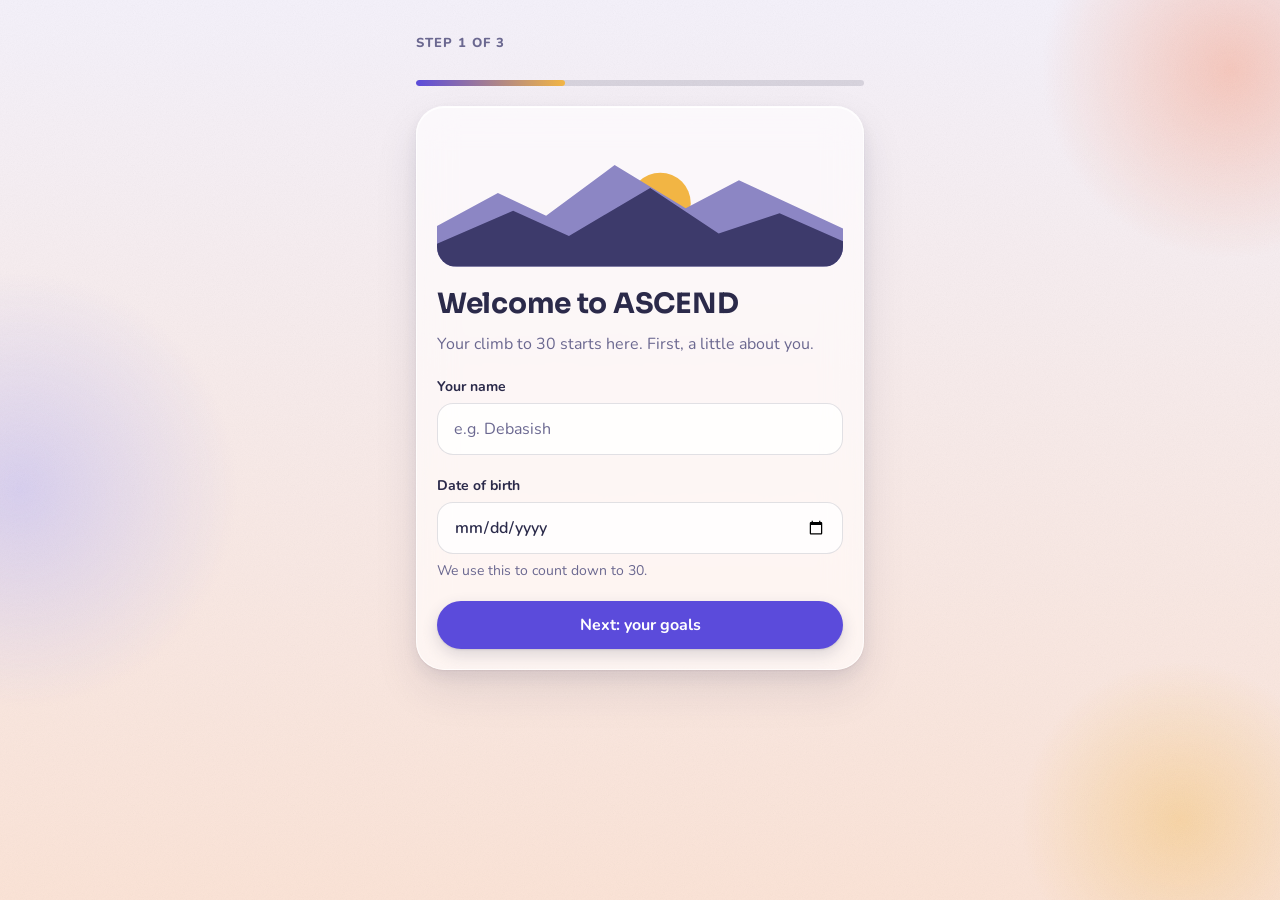
==== goals.html @ ad930334 "Add Goals page: summit trail, milestones, savings goals and wins Co-Authored-By: Claude Opus 5.5 <no" ====
<!doctype html>
<html lang="en-IN">
<head>
  <meta charset="utf-8">
  <meta name="viewport" content="width=device-width, initial-scale=1, viewport-fit=cover">
  <meta name="theme-color" content="#F4F1FA">
  <title>Goals · ASCEND</title>

  <link rel="preconnect" href="https://fonts.googleapis.com">
  <link rel="preconnect" href="https://fonts.gstatic.com" crossorigin>
  <link rel="stylesheet" href="styles.css">

  <script src="shared.js"></script>
  <script src="goals.js" defer></script>

  <!-- Styles only Goals needs -->
  <style>
    .section-title {
      font-family: var(--font-ui);
      font-size: var(--fs-xs);
      font-weight: 800;
      letter-spacing: 0.08em;
      text-transform: uppercase;
      color: var(--muted);
    }
    .card-head { display: flex; align-items: center; justify-content: space-between; gap: 12px; }

    /* ----- The trail (Goals signature) ----- */
    /* --climb (0 to 1) is set by goals.js: how far up the trail you are */
    .trail-card { --climb: 0; padding: 0; overflow: hidden; }
    .trail { display: block; width: 100%; height: auto; }

    .trail .sky-top    { stop-color: var(--sky-top);    stop-opacity: 0.55; }
    .trail .sky-bottom { stop-color: var(--sky-bottom); stop-opacity: 0.5; }
    .trail .glow-in    { stop-color: var(--gold); stop-opacity: 0.8; }
    .trail .glow-out   { stop-color: var(--gold); stop-opacity: 0; }
    .summit-glow { opacity: calc(0.25 + var(--climb) * 0.75); }

    .trail .range-far  { fill: var(--mountain-far); }
    .trail .range-near { fill: var(--mountain-near); }
    .trail .snow { fill: var(--lavender); opacity: 0.75; }

    .trail-path {
      fill: none;
      stroke: rgb(255 255 255 / 0.55);
      stroke-width: 2.5;
      stroke-linecap: round;
      stroke-dasharray: 2 7;
    }
    .trail-walked {
      fill: none;
      stroke: var(--gold);
      stroke-width: 4;
      stroke-linecap: round;
    }

    .flag-pole { stroke: var(--ink); stroke-width: 2; stroke-linecap: round; }
    [data-theme="night"] .flag-pole { stroke: var(--lavender); }
    .flag { fill: var(--gold); }

    /* Camp markers: gold once reached, hollow ahead */
    .camp-dot { fill: var(--sheet-bg); stroke: var(--mountain-far); stroke-width: 2.5; }
    .camp-num { fill: var(--ink); font-family: var(--font-head); font-size: 11px; font-weight: 800; }
    .camp-marker.is-reached .camp-dot { fill: var(--gold); stroke: var(--sheet-bg); }
    .camp-marker.is-reached .camp-num { fill: var(--on-gold); }

    /* You (the climber) */
    .climber-dot { fill: var(--accent); stroke: var(--sheet-bg); stroke-width: 3; }
    .climber-core { fill: var(--on-accent); }
    .climber-tag { fill: var(--accent); }
    .climber-tag-text { fill: var(--on-accent); font-family: var(--font-ui); font-size: 11px; font-weight: 800; }

    .trail-body { display: flex; flex-direction: column; gap: 12px; padding: 16px 20px 20px; }
    .trail-body .tile__value { font-size: 1.375rem; }

    /* ----- Base camps list ----- */
    .camp-list { list-style: none; margin: 0; padding: 0; display: flex; flex-direction: column; gap: 12px; }
    .camp { gap: 10px; }
    .camp__head { display: flex; align-items: center; gap: 12px; }
    .camp__num {
      flex: none;
      display: grid;
      place-items: center;
      width: 40px;
      height: 40px;
      border-radius: 50%;
      border: 2px solid var(--mountain-far);
      font-family: var(--font-head);
      font-weight: 800;
    }
    .camp.is-reached .camp__num { background: var(--gold); border-color: var(--gold); color: var(--on-gold); }
    .camp.is-current { box-shadow: var(--shadow-tile), inset 0 0 0 2px var(--gold); }
    .camp__text { flex: 1; min-width: 0; }
    .camp__title { font-size: var(--fs-md); }
    .camp__dates { font-size: var(--fs-sm); color: var(--muted); }
    .camp__text .badge { margin-top: 6px; }
    .camp__focus { margin: 0; padding-left: 20px; display: flex; flex-direction: column; gap: 4px; font-size: var(--fs-sm); }
    .badge--pine { background: var(--success); color: var(--on-success); }

    /* ----- Goals + milestones ----- */
    .goal { display: flex; flex-direction: column; gap: 14px; }
    .goal__head { display: flex; align-items: flex-start; justify-content: space-between; gap: 12px; }
    .goal__head h3 { overflow-wrap: anywhere; }
    .goal__bar { display: flex; align-items: center; gap: 12px; }
    .goal__bar .progress { flex: 1; height: 10px; }
    .goal__pct { flex: none; min-width: 4ch; text-align: right; font-family: var(--font-head); font-weight: 800; font-variant-numeric: tabular-nums; }
    .level-title { font-family: var(--font-ui); font-size: var(--fs-sm); font-weight: 800; color: var(--muted); }
    .ms-list { list-style: none; margin: 0; padding: 0; display: flex; flex-direction: column; gap: 8px; }

    .ms-row {
      display: flex;
      align-items: center;
      gap: 12px;
      width: 100%;
      min-height: 64px;
      padding: 10px 12px;
      background: var(--tile-bg);
      border: 1px solid var(--glass-border);
      border-radius: var(--radius-tile);
      box-shadow: var(--shadow-tile);
      color: var(--ink);
      font: inherit;
      text-align: left;
      cursor: pointer;
      touch-action: manipulation;
      transition: transform var(--dur-fast) var(--ease-out);
    }
    .ms-row:active { transform: scale(0.98); }
    .ms-row.is-done { box-shadow: var(--shadow-tile), inset 0 0 0 1.5px var(--success); }

    .ms-ring { flex: none; width: 40px; height: 40px; }
    .ms-ring__track { fill: none; stroke: var(--line); stroke-width: 4; }
    .ms-ring__fill { fill: none; stroke: var(--accent); stroke-width: 4; stroke-linecap: round; }
    .ms-ring__done { fill: var(--success); }
    .ms-ring__check { fill: none; stroke: var(--on-success); stroke-width: 2.5; stroke-linecap: round; stroke-linejoin: round; }

    .ms-row__text { flex: 1; min-width: 0; display: flex; flex-direction: column; }
    .ms-row__name { font-weight: 800; overflow-wrap: anywhere; }
    .ms-row__meta { font-size: var(--fs-sm); color: var(--muted); overflow-wrap: anywhere; }
    .ms-row__pct { flex: none; font-family: var(--font-head); font-weight: 700; font-variant-numeric: tabular-nums; }
    .ms-row.is-done .ms-row__pct { color: var(--success-text); }

    /* ----- Savings goals ----- */
    .savings { display: flex; flex-direction: column; gap: 12px; }
    .savings__amount { display: flex; align-items: baseline; flex-wrap: wrap; gap: 4px 8px; }
    .savings__value { font-family: var(--font-head); font-size: var(--fs-2xl); font-weight: 800; line-height: 1.1; font-variant-numeric: tabular-nums; }
    .savings.is-done { box-shadow: var(--shadow-card), inset 0 0 0 2px var(--gold); }

    /* ----- Sheets ----- */
    .plain-fieldset { min-width: 0; margin: 0; padding: 0; border: 0; }
    .plain-fieldset legend { padding: 0; margin-bottom: 8px; }
    .sheet-delete.is-confirming { color: var(--danger-text); background: var(--accent-soft); }
    .range-row { display: flex; align-items: center; gap: 12px; }
    .range { flex: 1; min-width: 0; min-height: var(--tap); margin: 0; accent-color: var(--accent); cursor: pointer; }
    .range-value { flex: none; min-width: 4.5ch; text-align: right; font-family: var(--font-head); font-size: var(--fs-lg); font-weight: 800; font-variant-numeric: tabular-nums; }

    /* ----- Proud moment ----- */
    .proud {
      width: min(360px, calc(100% - 2 * var(--gutter)));
      margin: auto;
      padding: 0;
      border: 0;
      border-radius: var(--radius-card);
      background: var(--sheet-bg);
      color: var(--ink);
      box-shadow: var(--shadow-card), inset 0 0 0 2px var(--gold);
      text-align: center;
    }
    .proud::backdrop { background: rgb(20 19 43 / 0.55); }
    .proud[open] { animation: proud-pop 420ms var(--ease-out); }
    .proud__inner { display: flex; flex-direction: column; align-items: center; gap: 10px; padding: 24px 20px 20px; }
    .proud__art { width: 120px; height: auto; }
    .proud__rays { fill: var(--gold); transform-origin: 60px 44px; }
    .proud[open] .proud__rays { animation: rays-spin 1.2s var(--ease-out); }
    .proud__title { font-size: var(--fs-xl); overflow-wrap: anywhere; }
    .proud .btn { margin-top: 8px; }

    @keyframes proud-pop {
      0%   { transform: scale(0.9); }
      60%  { transform: scale(1.03); }
      100% { transform: none; }
    }
    @keyframes rays-spin {
      from { transform: scale(0.4) rotate(-30deg); opacity: 0; }
      to   { transform: none; opacity: 1; }
    }

    @media (prefers-reduced-motion: reduce) {
      .ms-row:active { transform: none; }
    }
  </style>
</head>

<body data-page="goals">
  <main class="page" id="main">

    <header class="stack">
      <p class="eyebrow" id="age-line">Age 24 to 30</p>
      <h1>Goals</h1>
      <p class="muted">Four camps, one summit. Every milestone moves you up.</p>
    </header>

    <!-- The trail: mountain path from 24 to the summit at 30 (the page's one load moment) -->
    <section class="card trail-card" id="trail-card" aria-labelledby="h-trail">
      <div id="trail-art"></div>
      <div class="trail-body">
        <div class="stack">
          <h2 id="h-trail">Your climb</h2>
          <p class="muted" id="trail-sub"></p>
        </div>
        <div class="progress" aria-hidden="true"><div class="progress__bar" id="climb-bar"></div></div>
        <div class="grid-2">
          <div class="tile">
            <span class="tile__label" id="next-label">Next camp</span>
            <span class="tile__value" id="next-days">–</span>
            <span class="tile__note" id="next-date"></span>
          </div>
          <div class="tile">
            <span class="tile__label">Summit at 30</span>
            <span class="tile__value" id="summit-days">–</span>
            <span class="tile__note" id="summit-date"></span>
          </div>
        </div>
      </div>
    </section>

    <!-- Base camps -->
    <section class="stack" aria-labelledby="h-camps">
      <h2 class="section-title" id="h-camps">Base camps</h2>
      <ol class="camp-list" id="camp-list"></ol>
    </section>

    <!-- Goals with yearly, quarterly and monthly milestones -->
    <section class="stack-lg" aria-labelledby="h-goals">
      <div class="stack">
        <h2 class="section-title" id="h-goals">Goals and milestones</h2>
        <p class="muted" id="goals-summary"></p>
      </div>
      <div class="stack-lg" id="goal-list">
        <p class="muted">Loading your goals…</p>
      </div>
      <button class="btn btn--secondary btn--block" type="button" id="add-goal">Add goal</button>
    </section>

    <!-- Savings goals -->
    <section class="stack-lg" aria-labelledby="h-savings">
      <div class="stack">
        <h2 class="section-title" id="h-savings">Savings goals</h2>
        <p class="muted">Money set aside for the climb. Separate from your Money page spending.</p>
      </div>
      <div class="stack-lg" id="savings-list"></div>
      <button class="btn btn--secondary btn--block" type="button" id="add-savings">Add savings goal</button>
    </section>

  </main>

  <!-- Goal editor -->
  <dialog class="sheet" id="goal-sheet" aria-labelledby="goal-title">
    <form class="sheet__form" id="goal-form" novalidate>
      <div class="sheet__scroll">
        <div class="xp-head">
          <h2 id="goal-title" tabindex="-1">Add goal</h2>
          <button type="button" class="btn btn--ghost" data-close>Cancel</button>
        </div>

        <div class="field">
          <label class="label" for="g-name">Goal</label>
          <input class="input" id="g-name" type="text" maxlength="60" autocomplete="off" placeholder="e.g. Clear the ISS exam">
        </div>

        <div class="field">
          <label class="label" for="g-camp">Base camp</label>
          <div class="select-wrap"><select class="select" id="g-camp"></select></div>
        </div>

        <button type="button" class="btn btn--ghost btn--block sheet-delete" id="g-delete" hidden>Delete goal</button>
      </div>
      <div class="sheet__footer">
        <button class="btn btn--primary btn--block" type="submit">Save goal</button>
      </div>
    </form>
  </dialog>

  <!-- Milestone editor -->
  <dialog class="sheet" id="ms-sheet" aria-labelledby="ms-title">
    <form class="sheet__form" id="ms-form" novalidate>
      <div class="sheet__scroll">
        <div class="xp-head">
          <h2 id="ms-title" tabindex="-1">Add milestone</h2>
          <button type="button" class="btn btn--ghost" data-close>Cancel</button>
        </div>
        <p class="muted" id="ms-goal-name"></p>

        <div class="field">
          <label class="label" for="ms-name">Milestone</label>
          <input class="input" id="ms-name" type="text" maxlength="60" autocomplete="off" placeholder="e.g. Solve 30 DSA problems">
        </div>

        <fieldset class="plain-fieldset">
          <legend class="label">Timeframe</legend>
          <div class="method-row">
            <label class="method-option"><input type="radio" name="ms-level" value="year"><span>Yearly</span></label>
            <label class="method-option"><input type="radio" name="ms-level" value="quarter"><span>Quarterly</span></label>
            <label class="method-option"><input type="radio" name="ms-level" value="month"><span>Monthly</span></label>
          </div>
        </fieldset>

        <div class="field">
          <label class="label" for="ms-date">Target date</label>
          <input class="input" id="ms-date" type="date">
        </div>

        <div class="field">
          <label class="label" for="ms-progress">Progress</label>
          <div class="range-row">
            <input class="range" id="ms-progress" type="range" min="0" max="100" step="5" value="0">
            <output class="range-value" id="ms-progress-value" for="ms-progress">0%</output>
          </div>
        </div>

        <div class="field">
          <label class="label" for="ms-habit">Linked habit <span class="muted">(optional)</span></label>
          <div class="select-wrap"><select class="select" id="ms-habit" aria-describedby="ms-habit-hint"></select></div>
          <p class="hint" id="ms-habit-hint">Shows that habit’s streak next to this milestone.</p>
        </div>

        <button type="button" class="btn btn--gold btn--block" id="ms-complete">Mark complete</button>
        <button type="button" class="btn btn--ghost btn--block sheet-delete" id="ms-delete" hidden>Delete milestone</button>
      </div>
      <div class="sheet__footer">
        <button class="btn btn--primary btn--block" type="submit">Save milestone</button>
      </div>
    </form>
  </dialog>

  <!-- Savings goal editor -->
  <dialog class="sheet" id="sv-sheet" aria-labelledby="sv-title">
    <form class="sheet__form" id="sv-form" novalidate>
      <div class="sheet__scroll">
        <div class="xp-head">
          <h2 id="sv-title" tabindex="-1">Add savings goal</h2>
          <button type="button" class="btn btn--ghost" data-close>Cancel</button>
        </div>

        <div class="field">
          <label class="label" for="sv-name">Name</label>
          <input class="input" id="sv-name" type="text" maxlength="40" autocomplete="off" placeholder="e.g. Emergency fund">
        </div>

        <div class="field">
          <label class="label" for="sv-target">Target amount</label>
          <div class="input-group">
            <span class="input-group__prefix" aria-hidden="true">₹</span>
            <input class="input" id="sv-target" type="text" inputmode="numeric" autocomplete="off" placeholder="e.g. 3,00,000">
          </div>
        </div>

        <div class="field">
          <label class="label" for="sv-saved">Saved so far</label>
          <div class="input-group">
            <span class="input-group__prefix" aria-hidden="true">₹</span>
            <input class="input" id="sv-saved" type="text" inputmode="numeric" autocomplete="off" aria-describedby="sv-saved-hint">
          </div>
          <p class="hint" id="sv-saved-hint">Use Add money for new savings. Change this only to correct the total.</p>
        </div>

        <div class="field">
          <label class="label" for="sv-date">Target date <span class="muted">(optional)</span></label>
          <input class="input" id="sv-date" type="date" aria-describedby="sv-date-hint">
          <p class="hint" id="sv-date-hint">With a date, you’ll see how much a month gets you there.</p>
        </div>

        <button type="button" class="btn btn--ghost btn--block sheet-delete" id="sv-delete" hidden>Delete savings goal</button>
      </div>
      <div class="sheet__footer">
        <button class="btn btn--primary btn--block" type="submit">Save savings goal</button>
      </div>
    </form>
  </dialog>

  <!-- Add money to a savings goal -->
  <dialog class="sheet" id="dep-sheet" aria-labelledby="dep-title">
    <form class="sheet__form" id="dep-form" novalidate>
      <div class="sheet__scroll">
        <div class="xp-head">
          <h2 id="dep-title" tabindex="-1">Add money</h2>
          <button type="button" class="btn btn--ghost" data-close>Cancel</button>
        </div>
        <p class="muted" id="dep-status"></p>

        <div class="field">
          <label class="label" for="dep-amount">Amount</label>
          <div class="input-group">
            <span class="input-group__prefix" aria-hidden="true">₹</span>
            <input class="input" id="dep-amount" type="text" inputmode="decimal" autocomplete="off" placeholder="e.g. 10,000">
          </div>
        </div>

        <div class="field">
          <label class="label" for="dep-date">Date</label>
          <input class="input" id="dep-date" type="date">
        </div>

        <div class="field">
          <label class="label" for="dep-note">Note <span class="muted">(optional)</span></label>
          <input class="input" id="dep-note" type="text" maxlength="60" autocomplete="off" placeholder="e.g. Saved from October salary">
        </div>
      </div>
      <div class="sheet__footer">
        <button class="btn btn--primary btn--block" type="submit" id="dep-save">Add money</button>
      </div>
    </form>
  </dialog>

  <!-- Proud moment: a milestone or savings goal reached -->
  <dialog class="proud" id="proud" aria-labelledby="proud-title" aria-describedby="proud-text">
    <div class="proud__inner">
      <svg class="proud__art" viewBox="0 0 120 88" aria-hidden="true" focusable="false">
        <g class="proud__rays">
          <path d="M60 44 44 4h32z M60 44 96 12l8 22z M60 44 24 12l-8 22z" opacity="0.45"/>
        </g>
        <path class="range-near" d="M4 88 60 30l56 58z" style="fill: var(--mountain-near)"/>
        <path d="M60 30 72 42l-6-2-6 5-6-5-6 2z" style="fill: var(--lavender)"/>
        <path d="M60 30V6" style="stroke: var(--gold); stroke-width: 2.5; stroke-linecap: round"/>
        <path d="M60 6l18 6-18 6z" style="fill: var(--gold)"/>
      </svg>
      <p class="eyebrow" id="proud-eyebrow">Milestone reached</p>
      <h2 class="proud__title" id="proud-title" tabindex="-1"></h2>
      <p id="proud-text"></p>
      <p class="muted">Saved to your Wins.</p>
      <button class="btn btn--primary btn--block" type="button" id="proud-close">Keep climbing</button>
    </div>
  </dialog>
</body>
</html>
---- styles.css ----
/* =========================================================
   ASCEND — shared design system (styles.css)
   Used by every page. Sections:
   1. Fonts        2. Dawn tokens     3. Night tokens
   4. Base         5. Background      6. Layout + type
   7. Cards/tiles  8. Buttons         9. Inputs
   10. Toast       11. Bottom nav     12. Utilities
   13. Motion + reduced motion
   ========================================================= */

/* ---------- 1. Fonts (Google Fonts for now; self-host later) ---------- */
@import url("https://fonts.googleapis.com/css2?family=Fraunces:ital,wght@1,400&family=Nunito:wght@400;600;700;800&family=Sora:wght@500;600;700;800&display=swap");


/* ---------- 2. Dawn theme (default) ---------- */
/* [data-theme="dawn"] lets a small preview show Dawn inside the Night theme */
:root,
[data-theme="dawn"] {
  /* Brand colors */
  --bg-top: #F4F1FA;
  --bg-bottom: #FBE3D6;
  --ink: #2B2A4A;                 /* main text, never pure black */
  --muted: #6B6890;
  --accent: #5B4BDB;              /* violet fill */
  --on-accent: #FFFFFF;           /* text on accent fill */
  --accent-text: #5B4BDB;         /* accent used as text/links */
  --accent-soft: rgb(91 75 219 / 0.12);
  --gold: #F2B544;
  --on-gold: #2B2A4A;
  --peach: #F6A58C;
  --lavender: #C9C3F2;
  --success: #2F7D6D;             /* pine green */
  --on-success: #FFFFFF;
  --success-text: #276B5D;        /* slightly deeper so small text passes AA on glass */
  --danger: #C8453F;              /* ember, overspend */
  --on-danger: #FFFFFF;
  --danger-text: #B23A35;
  --mountain-near: #3D3A6B;
  --mountain-far: #8C86C4;
  --sky-top: #C9C3F2;             /* summit sky on Today */
  --chart-last: #8E8AAE;          /* "last week" bars: de-emphasis grey, 3:1 on cards (validated) */
  /* Categorical chart slots (dataviz reference palette, validated on ASCEND cards) */
  --series-1: #2a78d6;
  --series-2: #eb6834;
  --series-3: #1baf7a;
  --series-4: #eda100;
  --series-5: #e87ba4;
  --series-6: #008300;
  /* Gold coins (Money signature) */
  --coin-face: #F2B544;
  --coin-edge: #C98A1E;
  --coin-rim: #F8D27E;
  --sky-bottom: #F6A58C;

  /* Raw RGB for tinted shadows and lines */
  --ink-rgb: 43 42 74;
  --shadow-rgb: 43 42 74;

  /* Surfaces */
  --glass-bg: rgb(255 255 255 / 0.62);
  --glass-border: rgb(255 255 255 / 0.7);
  --glass-highlight: rgb(255 255 255 / 0.9);   /* thin top highlight */
  --glass-blur: 18px;
  --tile-bg: rgb(255 255 255 / 0.55);
  --input-bg: rgb(255 255 255 / 0.8);
  --nav-bg: rgb(255 255 255 / 0.78);
  --menu-bg: rgb(255 255 255 / 0.94);
  --sheet-bg: #FBF9FE;           /* solid surface for bottom sheets */
  --line: rgb(var(--ink-rgb) / 0.14);
  --focus: #5B4BDB;

  /* Toast (dark on dawn, light on night) */
  --toast-bg: #2B2A4A;
  --toast-text: #F4F1FA;
  --toast-success: #5FC2A8;
  --toast-danger: #FF8A80;
  --toast-info: #C9C3F2;

  /* Background ambience */
  --orb-1: rgb(246 165 140 / 0.55);   /* peach */
  --orb-2: rgb(201 195 242 / 0.7);    /* lavender */
  --orb-3: rgb(242 181 68 / 0.35);    /* gold */
  --grain-opacity: 0.07;

  /* Fonts */
  --font-head: "Sora", system-ui, -apple-system, "Segoe UI", sans-serif;
  --font-ui: "Nunito", system-ui, -apple-system, "Segoe UI", sans-serif;
  --font-quote: "Fraunces", Georgia, serif;
  --font-mono: ui-monospace, "SFMono-Regular", Consolas, monospace;

  /* Type scale */
  --fs-xs: 0.8125rem;   /* 13px */
  --fs-sm: 0.875rem;    /* 14px */
  --fs-md: 1rem;        /* 16px */
  --fs-lg: 1.125rem;    /* 18px */
  --fs-xl: 1.375rem;    /* 22px */
  --fs-2xl: 1.75rem;    /* 28px */
  --fs-num: 2.5rem;     /* 40px big numbers */

  /* Radius by hierarchy */
  --radius-card: 28px;
  --radius-tile: 20px;
  --radius-input: 16px;
  --radius-pill: 999px;

  /* Layered soft shadows, tinted with the text color */
  --shadow-card:
    inset 0 1px 0 var(--glass-highlight),
    0 1px 2px rgb(var(--shadow-rgb) / 0.06),
    0 6px 16px rgb(var(--shadow-rgb) / 0.08),
    0 20px 44px rgb(var(--shadow-rgb) / 0.10);
  --shadow-tile:
    inset 0 1px 0 var(--glass-highlight),
    0 1px 2px rgb(var(--shadow-rgb) / 0.05),
    0 6px 14px rgb(var(--shadow-rgb) / 0.07);
  --shadow-btn:
    0 1px 2px rgb(var(--shadow-rgb) / 0.12),
    0 6px 16px rgb(var(--shadow-rgb) / 0.16);

  /* Spacing + sizes */
  --gutter: 16px;
  --nav-h: 76px;        /* bottom nav height incl. its outer padding */
  --tap: 48px;          /* minimum tap target */

  /* Motion */
  --ease-out: cubic-bezier(0.2, 0.8, 0.2, 1);
  --dur-fast: 120ms;
  --dur-med: 240ms;

  color-scheme: light;
}


/* ---------- 3. Night theme ---------- */
/* Set on <html> early (no flash) and on <body> by shared.js */
[data-theme="night"] {
  --bg-top: #14132B;
  --bg-bottom: #262450;
  --ink: #ECEAF7;
  --muted: #A9A6CC;
  --accent: #8B7CFF;
  --on-accent: #14132B;           /* dark text: white on #8B7CFF fails AA */
  --accent-text: #A99DFF;         /* lighter violet so text passes AA */
  --accent-soft: rgb(139 124 255 / 0.18);
  --gold: #F5C263;
  --on-gold: #14132B;
  --success: #5FC2A8;
  --on-success: #14132B;
  --success-text: #5FC2A8;
  --danger: #FF8A80;
  --on-danger: #14132B;
  --danger-text: #FF8A80;
  --mountain-near: #0E0D22;
  --mountain-far: #3A3772;
  --sky-top: #1E1C45;
  --chart-last: #B4B1CC;
  --series-1: #3987e5;
  --series-2: #d95926;
  --series-3: #199e70;
  --series-4: #c98500;
  --series-5: #d55181;
  --series-6: #008300;
  --coin-face: #F5C263;
  --coin-edge: #B57A12;
  --coin-rim: #FADB93;
  --sky-bottom: #6A4A7E;

  --ink-rgb: 236 234 247;
  --shadow-rgb: 5 4 18;

  --glass-bg: rgb(255 255 255 / 0.07);
  --glass-border: rgb(255 255 255 / 0.12);
  --glass-highlight: rgb(255 255 255 / 0.14);
  --tile-bg: rgb(255 255 255 / 0.06);
  --input-bg: rgb(255 255 255 / 0.08);
  --nav-bg: rgb(30 29 64 / 0.82);
  --menu-bg: rgb(35 33 74 / 0.97);
  --sheet-bg: #1E1C42;
  --focus: #C9C3F2;

  --toast-bg: #ECEAF7;
  --toast-text: #14132B;
  --toast-success: #2F7D6D;
  --toast-danger: #C8453F;
  --toast-info: #5B4BDB;

  --orb-1: rgb(139 124 255 / 0.28);
  --orb-2: rgb(246 165 140 / 0.14);
  --orb-3: rgb(242 181 68 / 0.10);
  --grain-opacity: 0.05;

  /* Stronger shadows so depth still reads on dark */
  --shadow-card:
    inset 0 1px 0 var(--glass-highlight),
    0 1px 2px rgb(var(--shadow-rgb) / 0.3),
    0 8px 20px rgb(var(--shadow-rgb) / 0.3),
    0 24px 48px rgb(var(--shadow-rgb) / 0.35);
  --shadow-tile:
    inset 0 1px 0 var(--glass-highlight),
    0 1px 2px rgb(var(--shadow-rgb) / 0.3),
    0 6px 14px rgb(var(--shadow-rgb) / 0.3);
  --shadow-btn:
    0 1px 2px rgb(var(--shadow-rgb) / 0.4),
    0 6px 16px rgb(var(--shadow-rgb) / 0.4);

  color-scheme: dark;
}


/* ---------- 4. Base ---------- */
*,
*::before,
*::after {
  box-sizing: border-box;
}

[hidden] {
  display: none !important;
}

html {
  -webkit-text-size-adjust: 100%;
  text-size-adjust: 100%;
  background: var(--bg-bottom);   /* shows during iOS overscroll */
}

body {
  margin: 0;
  min-height: 100vh;               /* fallback */
  min-height: 100dvh;
  font-family: var(--font-ui);
  font-size: var(--fs-md);
  line-height: 1.5;
  color: var(--ink);
  -webkit-font-smoothing: antialiased;
  -webkit-tap-highlight-color: transparent;
}

h1, h2, h3, h4 {
  margin: 0;
  font-family: var(--font-head);
  font-weight: 700;
  line-height: 1.2;
  letter-spacing: -0.01em;
  color: var(--ink);
}

h1 { font-size: var(--fs-2xl); }
h2 { font-size: var(--fs-xl); }
h3 { font-size: var(--fs-lg); }

p { margin: 0; }

a { color: var(--accent-text); }

img, svg { display: block; max-width: 100%; }

button, input, select, textarea {
  font: inherit;
  color: inherit;
}

code {
  font-family: var(--font-mono);
  font-size: 0.9em;
}

/* Visible keyboard focus everywhere */
:focus-visible {
  outline: 3px solid var(--focus);
  outline-offset: 3px;
}

:focus:not(:focus-visible) {
  outline: none;
}

/* Headings we move focus to (for screen readers) aren't buttons, so no ring */
[tabindex="-1"]:focus {
  outline: none;
}


/* ---------- 5. Background: gradient, floating light, grain ---------- */
/* Gradient layer (fixed so it doesn't stretch on long pages) */
body::before {
  content: "";
  position: fixed;
  inset: 0;
  z-index: -2;
  background: linear-gradient(180deg, var(--bg-top) 0%, var(--bg-bottom) 100%);
}

/* Soft light circles (injected by shared.js as .ambient) */
.ambient {
  position: fixed;
  inset: 0;
  z-index: -1;
  overflow: hidden;
  pointer-events: none;
}

.ambient__orb {
  position: absolute;
  border-radius: 50%;
  background: radial-gradient(circle at center, var(--orb) 0%, transparent 70%);
  animation: drift var(--dur, 40s) ease-in-out infinite alternate;
  will-change: transform;
}

.ambient__orb:nth-child(1) {
  --orb: var(--orb-1);
  --dur: 38s;
  --dx: -40px;
  --dy: 60px;
  width: 380px;
  height: 380px;
  top: -120px;
  right: -140px;
}

.ambient__orb:nth-child(2) {
  --orb: var(--orb-2);
  --dur: 46s;
  --dx: 50px;
  --dy: -40px;
  width: 440px;
  height: 440px;
  top: 30%;
  left: -200px;
  animation-delay: -12s;
}

.ambient__orb:nth-child(3) {
  --orb: var(--orb-3);
  --dur: 54s;
  --dx: -30px;
  --dy: -50px;
  width: 320px;
  height: 320px;
  bottom: -80px;
  right: -60px;
  animation-delay: -24s;
}

@keyframes drift {
  from { transform: translate3d(0, 0, 0); }
  to   { transform: translate3d(var(--dx), var(--dy), 0); }
}

/* Subtle grain on top of everything in the background */
body::after {
  content: "";
  position: fixed;
  inset: 0;
  z-index: -1;
  pointer-events: none;
  opacity: var(--grain-opacity);
  background-image: url("data:image/svg+xml,%3Csvg xmlns='http://www.w3.org/2000/svg' width='160' height='160'%3E%3Cfilter id='n'%3E%3CfeTurbulence type='fractalNoise' baseFrequency='0.9' numOctaves='2' stitchTiles='stitch'/%3E%3CfeColorMatrix type='saturate' values='0'/%3E%3C/filter%3E%3Crect width='100%25' height='100%25' filter='url(%23n)'/%3E%3C/svg%3E");
  background-size: 160px 160px;
}


/* ---------- 6. Layout + type helpers ---------- */
/* Main page column: mobile-first, safe-area aware, room for bottom nav */
.page {
  width: 100%;
  max-width: 480px;
  margin: 0 auto;
  padding-top: calc(env(safe-area-inset-top) + 20px);
  padding-right: max(var(--gutter), env(safe-area-inset-right));
  padding-bottom: calc(var(--nav-h) + env(safe-area-inset-bottom) + 32px);
  padding-left: max(var(--gutter), env(safe-area-inset-left));
  display: flex;
  flex-direction: column;
  gap: 20px;
}

.eyebrow {
  font-size: var(--fs-xs);
  font-weight: 800;
  letter-spacing: 0.08em;
  text-transform: uppercase;
  color: var(--muted);
}

.muted { color: var(--muted); }

/* Big numbers: Sora, digits line up */
.num {
  font-family: var(--font-head);
  font-variant-numeric: tabular-nums;
}

.num-big {
  font-family: var(--font-head);
  font-size: var(--fs-num);
  font-weight: 800;
  line-height: 1.1;
  letter-spacing: -0.02em;
  font-variant-numeric: tabular-nums;
}

/* Fraunces italic is ONLY for the daily quote */
.quote {
  font-family: var(--font-quote);
  font-style: italic;
  font-size: var(--fs-xl);
  line-height: 1.4;
}


/* ---------- 7. Cards + tiles (frosted glass) ---------- */
.card {
  position: relative;
  padding: 20px;
  background: var(--glass-bg);
  -webkit-backdrop-filter: blur(var(--glass-blur)) saturate(140%);
  backdrop-filter: blur(var(--glass-blur)) saturate(140%);
  border: 1px solid var(--glass-border);
  border-radius: var(--radius-card);
  box-shadow: var(--shadow-card);
}

.tile {
  position: relative;
  padding: 16px;
  background: var(--tile-bg);
  -webkit-backdrop-filter: blur(12px);
  backdrop-filter: blur(12px);
  border: 1px solid var(--glass-border);
  border-radius: var(--radius-tile);
  box-shadow: var(--shadow-tile);
  display: flex;
  flex-direction: column;
  gap: 4px;
}

.tile__label {
  font-size: var(--fs-sm);
  font-weight: 700;
  color: var(--muted);
}

.tile__value {
  font-family: var(--font-head);
  font-size: 1.5rem;
  font-weight: 700;
  line-height: 1.2;
  font-variant-numeric: tabular-nums;
}

.tile__note {
  font-size: var(--fs-sm);
  color: var(--muted);
}

/* Browsers without blur get a more solid surface so text stays readable */
@supports not ((backdrop-filter: blur(1px)) or (-webkit-backdrop-filter: blur(1px))) {
  .card, .tile { background: var(--menu-bg); }
}


/* ---------- 8. Buttons (pill, squish on press) ---------- */
.btn {
  display: inline-flex;
  align-items: center;
  justify-content: center;
  gap: 8px;
  min-height: var(--tap);
  padding: 12px 22px;
  border: 0;
  border-radius: var(--radius-pill);
  font-family: var(--font-ui);
  font-size: var(--fs-md);
  font-weight: 700;
  line-height: 1.2;
  text-align: center;
  text-decoration: none;
  cursor: pointer;
  touch-action: manipulation;
  user-select: none;
  -webkit-user-select: none;
  transition:
    transform var(--dur-fast) var(--ease-out),
    background-color var(--dur-fast) ease,
    box-shadow var(--dur-fast) ease,
    filter var(--dur-fast) ease;
}

.btn:active:not(:disabled) {
  transform: scale(0.96);
}

.btn--primary {
  background: var(--accent);
  color: var(--on-accent);
  box-shadow: var(--shadow-btn);
}

.btn--secondary {
  background: var(--glass-bg);
  color: var(--ink);
  border: 1px solid var(--line);
  -webkit-backdrop-filter: blur(12px);
  backdrop-filter: blur(12px);
}

.btn--ghost {
  background: transparent;
  color: var(--accent-text);
}

.btn--gold {
  background: var(--gold);
  color: var(--on-gold);
  box-shadow: var(--shadow-btn);
}

.btn--danger {
  background: var(--danger);
  color: var(--on-danger);
}

.btn--block {
  width: 100%;
}

.btn:disabled {
  opacity: 0.5;
  cursor: not-allowed;
  box-shadow: none;
}

@media (hover: hover) {
  .btn--primary:hover:not(:disabled),
  .btn--gold:hover:not(:disabled),
  .btn--danger:hover:not(:disabled) { filter: brightness(1.06); }
  .btn--secondary:hover:not(:disabled),
  .btn--ghost:hover:not(:disabled) { background: var(--accent-soft); }
}

/* Segmented control (e.g. theme switch) */
.segmented {
  display: inline-flex;
  gap: 4px;
  padding: 4px;
  background: var(--tile-bg);
  border: 1px solid var(--line);
  border-radius: var(--radius-pill);
}

.segmented button {
  min-height: var(--tap);
  padding: 0 18px;
  border: 0;
  border-radius: var(--radius-pill);
  background: transparent;
  color: var(--ink);
  font-weight: 700;
  cursor: pointer;
  touch-action: manipulation;
  transition: transform var(--dur-fast) var(--ease-out), background-color var(--dur-fast) ease;
}

.segmented button:active { transform: scale(0.96); }

.segmented button[aria-pressed="true"] {
  background: var(--accent);
  color: var(--on-accent);
  box-shadow: var(--shadow-btn);
}


/* ---------- 9. Inputs (16px+ text so iOS never zooms) ---------- */
.field {
  display: flex;
  flex-direction: column;
  gap: 6px;
}

.label {
  font-size: var(--fs-sm);
  font-weight: 700;
  color: var(--ink);
}

.hint {
  font-size: var(--fs-sm);
  color: var(--muted);
}

.input,
.select,
.textarea {
  width: 100%;
  min-height: 52px;
  padding: 12px 16px;
  font-family: var(--font-ui);
  font-size: var(--fs-md);
  font-weight: 600;
  line-height: 1.4;
  color: var(--ink);
  background: var(--input-bg);
  border: 1.5px solid var(--line);
  border-radius: var(--radius-input);
  -webkit-appearance: none;
  appearance: none;
  transition: border-color var(--dur-fast) ease;
}

.input::placeholder,
.textarea::placeholder {
  color: var(--muted);
  font-weight: 400;
  opacity: 1;
}

.input:focus,
.select:focus,
.textarea:focus {
  border-color: var(--focus);
}

.input:focus-visible,
.select:focus-visible,
.textarea:focus-visible {
  outline-offset: 2px;
}

.textarea {
  min-height: 104px;
  resize: vertical;
}

/* iOS date inputs otherwise center their text */
input[type="date"].input::-webkit-date-and-time-value {
  text-align: left;
}

/* Select with a drawn chevron */
.select-wrap {
  position: relative;
}

.select-wrap .select {
  padding-right: 44px;
}

.select-wrap::after {
  content: "";
  position: absolute;
  right: 20px;
  top: 50%;
  width: 8px;
  height: 8px;
  border-right: 2px solid var(--muted);
  border-bottom: 2px solid var(--muted);
  transform: translateY(-70%) rotate(45deg);
  pointer-events: none;
}

/* Input with a ₹ (or other) prefix */
.input-group {
  position: relative;
}

.input-group__prefix {
  position: absolute;
  left: 16px;
  top: 50%;
  transform: translateY(-50%);
  font-weight: 700;
  color: var(--muted);
  pointer-events: none;
}

.input-group .input {
  padding-left: 36px;
}

/* Error message under a field (added by showFieldError in shared.js) */
.field-error {
  margin: 0;
  font-size: var(--fs-sm);
  font-weight: 700;
  color: var(--danger-text);
}

.input[aria-invalid="true"],
.select[aria-invalid="true"],
.textarea[aria-invalid="true"] {
  border-color: var(--danger-text);
}

/* Big tappable radio cards (e.g. theme choice) */
.choices {
  min-width: 0;
  margin: 0;
  padding: 0;
  border: 0;
  display: flex;
  flex-direction: column;
  gap: 12px;
}

.choices legend {
  padding: 0;
  margin-bottom: 6px;
}

.choice {
  display: flex;
  align-items: center;
  gap: 14px;
  min-height: 72px;
  padding: 12px 16px;
  background: var(--tile-bg);
  border: 2px solid var(--line);
  border-radius: var(--radius-tile);
  cursor: pointer;
  transition:
    transform var(--dur-fast) var(--ease-out),
    border-color var(--dur-fast) ease,
    background-color var(--dur-fast) ease;
}

.choice:active { transform: scale(0.98); }

.choice:has(input:checked) {
  border-color: var(--accent);
  background: var(--accent-soft);
}

.choice input {
  flex: none;
  width: 22px;
  height: 22px;
  margin: 0;
  accent-color: var(--accent);
}

.choice__text { min-width: 0; }
.choice__title { display: block; font-weight: 800; }
.choice__desc  { display: block; font-size: var(--fs-sm); color: var(--muted); }

/* Small pill buttons (+15, Custom, toggles). Still 48px tall. */
.chip-btn {
  display: inline-flex;
  align-items: center;
  justify-content: center;
  gap: 6px;
  min-width: var(--tap);
  min-height: var(--tap);
  padding: 0 16px;
  background: var(--input-bg);
  border: 1.5px solid var(--line);
  border-radius: var(--radius-pill);
  color: var(--ink);
  font-family: var(--font-ui);
  font-size: 0.9375rem;
  font-weight: 800;
  cursor: pointer;
  touch-action: manipulation;
  transition:
    transform var(--dur-fast) var(--ease-out),
    background-color var(--dur-fast) ease,
    border-color var(--dur-fast) ease;
}

.chip-btn:active { transform: scale(0.95); }

.chip-btn[aria-expanded="true"],
.chip-btn[aria-pressed="true"] {
  background: var(--accent-soft);
  border-color: var(--accent);
  color: var(--accent-text);
}

.chip-btn--gold[aria-pressed="true"] {
  background: var(--gold);
  border-color: var(--gold);
  color: var(--on-gold);
}

/* − 2 + stepper for counts */
.stepper {
  display: inline-flex;
  align-items: center;
  gap: 4px;
  padding: 3px;
  background: var(--input-bg);
  border: 1.5px solid var(--line);
  border-radius: var(--radius-pill);
}

.stepper__btn {
  width: var(--tap);
  height: var(--tap);
  border: 0;
  border-radius: 50%;
  background: transparent;
  color: var(--accent-text);
  font-size: 1.5rem;
  font-weight: 700;
  line-height: 1;
  cursor: pointer;
  touch-action: manipulation;
  transition: transform var(--dur-fast) var(--ease-out), background-color var(--dur-fast) ease;
}

.stepper__btn:active { transform: scale(0.9); background: var(--accent-soft); }
.stepper__btn[aria-disabled="true"] { opacity: 0.4; cursor: not-allowed; }

.stepper__value {
  min-width: 2.5ch;
  text-align: center;
  font-family: var(--font-head);
  font-size: var(--fs-lg);
  font-weight: 700;
  font-variant-numeric: tabular-nums;
}

/* Round 48px icon button (↑ ↓ etc.) */
.icon-btn {
  display: inline-grid;
  place-items: center;
  flex: none;
  width: var(--tap);
  height: var(--tap);
  padding: 0;
  background: var(--input-bg);
  border: 1.5px solid var(--line);
  border-radius: 50%;
  color: var(--ink);
  cursor: pointer;
  touch-action: manipulation;
  transition: transform var(--dur-fast) var(--ease-out);
}
.icon-btn svg { width: 20px; height: 20px; }
.icon-btn:active { transform: scale(0.92); }
.icon-btn[aria-disabled="true"] { opacity: 0.35; cursor: not-allowed; }

/* Colour swatch radio buttons */
.swatch-picker {
  display: flex;
  flex-wrap: wrap;
  gap: 10px;
  min-width: 0;
  margin: 0;
  padding: 0;
  border: 0;
}
.swatch-picker legend { padding: 0; margin-bottom: 8px; }
.swatch-option { position: relative; width: var(--tap); height: var(--tap); }
.swatch-option input {
  position: absolute;
  inset: 0;
  width: 100%;
  height: 100%;
  margin: 0;
  opacity: 0;
  cursor: pointer;
}
.swatch-option__dot {
  display: block;
  width: 100%;
  height: 100%;
  border-radius: 50%;
  background: var(--swatch);
  box-shadow: inset 0 0 0 1px var(--line);
  pointer-events: none;
}
/* Selected: a ring (not just colour) so it's clear for everyone */
.swatch-option input:checked + .swatch-option__dot {
  box-shadow: 0 0 0 3px var(--sheet-bg), 0 0 0 6px var(--ink);
}
.swatch-option input:focus-visible + .swatch-option__dot {
  outline: 3px solid var(--focus);
  outline-offset: 7px;
}

/* Bottom sheet (<dialog class="sheet">) for editors */
.sheet {
  width: 100%;
  max-width: 480px;
  max-height: 92dvh;
  margin: auto auto 0;
  padding: 0;
  border: 0;
  border-radius: var(--radius-card) var(--radius-card) 0 0;
  background: var(--sheet-bg);
  color: var(--ink);
  box-shadow: var(--shadow-card);
  overflow: hidden;
}
.sheet[open] { animation: sheet-up 260ms var(--ease-out); }
/* ::backdrop can't read theme variables in every browser, so it uses a fixed ink tint */
.sheet::backdrop { background: rgb(20 19 43 / 0.5); }

.sheet__inner {
  max-height: 92dvh;
  overflow-y: auto;
  overscroll-behavior: contain;
  padding: 24px max(var(--gutter), env(safe-area-inset-right)) calc(24px + env(safe-area-inset-bottom)) max(var(--gutter), env(safe-area-inset-left));
  display: flex;
  flex-direction: column;
  gap: 20px;
}

/* Slide only (no fade), so the sheet is always visible even if the animation is skipped */
@keyframes sheet-up {
  from { transform: translateY(32px); }
  to   { transform: none; }
}

/* Sheet with a pinned footer (scrolling body + always-visible Save) */
.sheet__form {
  display: flex;
  flex-direction: column;
  max-height: 92dvh;
}
#expense-sheet { max-height: 96dvh; }
#expense-sheet .sheet__form { max-height: 96dvh; }

.sheet__scroll {
  flex: 1;
  min-height: 0;
  overflow-y: auto;
  overscroll-behavior: contain;
  padding: 12px max(var(--gutter), env(safe-area-inset-right)) 12px max(var(--gutter), env(safe-area-inset-left));
  display: flex;
  flex-direction: column;
  gap: 10px;
}
.sheet__scroll > * { flex-shrink: 0; }   /* scroll the sheet; never squash its sections */

.sheet__footer {
  padding: 12px max(var(--gutter), env(safe-area-inset-right)) calc(12px + env(safe-area-inset-bottom)) max(var(--gutter), env(safe-area-inset-left));
  background: var(--sheet-bg);
  border-top: 1px solid var(--line);
}


/* ----- Quick-add expense sheet ----- */
.xp-head {
  display: flex;
  align-items: center;
  justify-content: space-between;
  gap: 12px;
}
.xp-head .btn { margin-right: -12px; }

.amount-box { text-align: center; }

.amount-display {
  display: block;
  font-family: var(--font-head);
  font-size: 2.5rem;
  font-weight: 800;
  line-height: 1.15;
  letter-spacing: -0.02em;
  overflow-wrap: anywhere;
}
.amount-display.is-empty { color: var(--muted); }

/* Category tiles: 4 across, radio buttons underneath */
.cat-grid {
  display: grid;
  grid-template-columns: repeat(4, minmax(0, 1fr));
  gap: 8px;
  min-width: 0;
  margin: 0;
  padding: 0;
  border: 0;
}

.cat-tile {
  position: relative;
  display: flex;
  flex-direction: column;
  align-items: center;
  justify-content: center;
  gap: 2px;
  min-height: 54px;
  padding: 4px;
  background: var(--tile-bg);
  border: 2px solid var(--line);
  border-radius: 16px;
  text-align: center;
  cursor: pointer;
  touch-action: manipulation;
  transition: transform var(--dur-fast) var(--ease-out), border-color var(--dur-fast) ease, background-color var(--dur-fast) ease;
}
.cat-tile:active { transform: scale(0.95); }
.cat-tile input { position: absolute; inset: 0; margin: 0; opacity: 0; cursor: pointer; }
.cat-tile__emoji { font-size: 1.375rem; line-height: 1.1; }
.cat-tile__name { font-size: 0.75rem; font-weight: 800; line-height: 1.15; overflow-wrap: normal; hyphens: none; }

/* Narrow phones: 3 tiles across so names never break mid-word */
@media (max-width: 359px) {
  .cat-grid { grid-template-columns: repeat(3, minmax(0, 1fr)); }
}
.cat-tile:has(input:checked) {
  border-color: var(--accent);
  background: var(--accent-soft);
  box-shadow: inset 0 -4px 0 var(--swatch);
}
.cat-tile:has(input:focus-visible) { outline: 3px solid var(--focus); outline-offset: 2px; }

/* UPI / Card / Cash */
.method-row {
  display: grid;
  grid-template-columns: repeat(3, 1fr);
  gap: 4px;
  min-width: 0;
  margin: 0;
  padding: 4px;
  background: var(--tile-bg);
  border: 1px solid var(--line);
  border-radius: var(--radius-pill);
}
.method-option { position: relative; }
.method-option input { position: absolute; inset: 0; margin: 0; opacity: 0; cursor: pointer; }
.method-option span {
  display: grid;
  place-items: center;
  min-height: var(--tap);
  border-radius: var(--radius-pill);
  font-weight: 800;
  pointer-events: none;
}
.method-option input:checked + span { background: var(--accent); color: var(--on-accent); }
.method-option input:focus-visible + span { outline: 3px solid var(--focus); outline-offset: 2px; }

/* Big number keypad */
.keypad {
  display: grid;
  grid-template-columns: repeat(3, 1fr);
  gap: 6px;
}
.key-btn {
  display: grid;
  place-items: center;
  min-height: var(--tap);
  background: var(--input-bg);
  border: 1px solid var(--line);
  border-radius: 16px;
  color: var(--ink);
  font-family: var(--font-head);
  font-size: 1.5rem;
  font-weight: 700;
  cursor: pointer;
  touch-action: manipulation;
  user-select: none;
  -webkit-user-select: none;
  transition: transform var(--dur-fast) var(--ease-out), background-color var(--dur-fast) ease;
}
.key-btn:active { transform: scale(0.94); background: var(--accent-soft); }
.key-btn svg { width: 26px; height: 26px; }

/* Short screens: tighten the sheet so the keypad stays in view */
@media (max-height: 700px) {
  .amount-display { font-size: 2rem; }
  .cat-tile__emoji { font-size: 1.125rem; }
  #xp-title { font-size: var(--fs-lg); }

  /* Categories become one row you swipe sideways */
  .cat-grid {
    display: flex;
    overflow-x: auto;
    overscroll-behavior-x: contain;
    scroll-snap-type: x proximity;
    padding: 2px 2px 6px;
    margin: 0 -2px;
  }
  .cat-tile {
    flex: 0 0 76px;
    min-height: 56px;
    scroll-snap-align: start;
  }
}

.xp-more summary {
  display: flex;
  align-items: center;
  min-height: var(--tap);
  font-weight: 700;
  color: var(--accent-text);
  cursor: pointer;
}
.xp-more[open] summary { margin-bottom: 8px; }
#xp-delete.is-confirming { color: var(--danger-text); background: var(--accent-soft); }

/* ----- Meters: spent vs budget. Colour + icon + words, never colour alone ----- */
.meter__track {
  height: 10px;
  overflow: hidden;
  background: var(--line);
  border-radius: var(--radius-pill);
}
.meter__track--thin { height: 6px; }
.meter__fill {
  width: var(--value, 0%);
  height: 100%;
  background: var(--meter-color, var(--accent));
  border-radius: inherit;
  transition: width var(--dur-med) var(--ease-out);
}
.meter__note {
  display: flex;
  align-items: flex-start;
  gap: 6px;
  font-size: var(--fs-sm);
  font-weight: 700;
}
.meter__note svg { flex: none; width: 16px; height: 16px; margin-top: 2px; }
.meter__note.is-normal { color: var(--success-text); }
.meter__note.is-amber  { color: var(--ink); }          /* gold text would fail contrast */
.meter__note.is-amber svg { color: var(--gold); }
.meter__note.is-ember  { color: var(--danger-text); }

/* Food delivery card (Money + Today) */
.food-card { display: flex; flex-direction: column; gap: 12px; }
.food-card__head {
  display: flex;
  align-items: baseline;
  justify-content: space-between;
  flex-wrap: wrap;
  gap: 4px 12px;
}
.food-card__title { font-size: var(--fs-lg); }
.food-card__amount { font-family: var(--font-head); font-size: var(--fs-lg); font-weight: 700; }
.food-card__amount .muted { font-family: var(--font-ui); font-size: var(--fs-sm); font-weight: 700; }
.food-card .tile__value { font-size: 1.375rem; }

/* ----- Charts: tooltip, table view, legend ----- */
.chart-tip {
  position: absolute;
  z-index: 2;
  max-width: 240px;
  padding: 10px 12px;
  border-radius: 14px;
  background: var(--toast-bg);
  color: var(--toast-text);
  font-size: var(--fs-sm);
  line-height: 1.4;
  box-shadow: var(--shadow-tile);
  pointer-events: none;
}
.chart-tip strong { display: block; font-size: var(--fs-md); }

.table-view summary {
  display: flex;
  align-items: center;
  min-height: var(--tap);
  font-weight: 700;
  color: var(--accent-text);
  cursor: pointer;
}
.data-table { width: 100%; border-collapse: collapse; font-size: var(--fs-sm); }
.data-table th, .data-table td { padding: 8px 4px; border-bottom: 1px solid var(--line); text-align: right; }
.data-table th:first-child, .data-table td:first-child { text-align: left; }
.data-table thead th { color: var(--muted); font-weight: 800; }
.data-table td { font-variant-numeric: tabular-nums; }
.data-table td:not(:first-child) { white-space: nowrap; }
.data-table tfoot td { font-weight: 800; border-bottom: 0; }

.chart-legend { list-style: none; margin: 0; padding: 0; display: flex; flex-direction: column; gap: 8px; }
.chart-legend li { display: flex; align-items: center; gap: 10px; font-size: var(--fs-sm); }
.chart-legend__key { flex: none; width: 12px; height: 12px; border-radius: 3px; }
.chart-legend__name { flex: 1; min-width: 0; font-weight: 700; }
.chart-legend__value { flex: none; font-weight: 800; font-variant-numeric: tabular-nums; }
.chart-legend__pct { flex: none; width: 3.5ch; text-align: right; color: var(--muted); font-variant-numeric: tabular-nums; }

/* Floating quick-add button (sits above the bottom nav) */
.fab {
  position: fixed;
  z-index: 45;
  right: max(var(--gutter), calc((100vw - 480px) / 2 + var(--gutter)));
  bottom: calc(var(--nav-h) + env(safe-area-inset-bottom) + 14px);
  display: inline-flex;
  align-items: center;
  gap: 8px;
  min-height: 56px;
  padding: 0 20px 0 16px;
  border: 0;
  border-radius: var(--radius-pill);
  background: var(--accent);
  color: var(--on-accent);
  font-family: var(--font-ui);
  font-size: var(--fs-md);
  font-weight: 800;
  box-shadow: var(--shadow-btn), 0 10px 24px rgb(var(--shadow-rgb) / 0.2);
  cursor: pointer;
  touch-action: manipulation;
  transition: transform var(--dur-fast) var(--ease-out);
}
.fab svg { width: 22px; height: 22px; }
.fab:active { transform: scale(0.95); }

/* Leave room so the button never covers the last content */
body.has-fab .page {
  padding-bottom: calc(var(--nav-h) + env(safe-area-inset-bottom) + 96px);
}

/* Confetti layer (created by confetti() in shared.js) */
.confetti-canvas {
  position: fixed;
  inset: 0;
  z-index: 80;
  width: 100%;
  height: 100%;
  pointer-events: none;
}

/* Small label pill */
.badge {
  display: inline-flex;
  align-items: center;
  padding: 4px 12px;
  background: var(--accent-soft);
  border-radius: var(--radius-pill);
  color: var(--accent-text);
  font-size: var(--fs-xs);
  font-weight: 800;
}

.badge--gold {
  background: var(--gold);
  color: var(--on-gold);
}

/* Thin progress bar: set --value on the bar, e.g. style="--value: 66%" */
.progress {
  height: 6px;
  overflow: hidden;
  background: var(--line);
  border-radius: var(--radius-pill);
}

.progress__bar {
  width: var(--value, 0%);
  height: 100%;
  background: linear-gradient(90deg, var(--accent), var(--gold));
  border-radius: inherit;
  transition: width var(--dur-med) var(--ease-out);
}


/* ---------- 10. Toast ---------- */
.toast-region {
  position: fixed;
  left: 50%;
  bottom: calc(var(--nav-h) + env(safe-area-inset-bottom) + 12px);
  z-index: 60;
  width: min(440px, calc(100% - 2 * var(--gutter)));
  transform: translateX(-50%);
  display: flex;
  flex-direction: column;
  gap: 8px;
  pointer-events: none;
}

.toast {
  display: flex;
  align-items: center;
  gap: 12px;
  padding: 14px 18px;
  border-radius: var(--radius-tile);
  background: var(--toast-bg);
  color: var(--toast-text);
  font-weight: 700;
  box-shadow: var(--shadow-card);
  opacity: 0;
  transform: translateY(12px) scale(0.98);
  transition:
    opacity var(--dur-med) var(--ease-out),
    transform var(--dur-med) var(--ease-out);
}

.toast.is-visible {
  opacity: 1;
  transform: none;
}

.toast__dot {
  flex: none;
  width: 10px;
  height: 10px;
  border-radius: 50%;
  background: var(--toast-info);
}

.toast--success .toast__dot { background: var(--toast-success); }
.toast--danger .toast__dot  { background: var(--toast-danger); }


/* ---------- 11. Bottom nav (floating glass bar) ---------- */
.bottom-nav {
  position: fixed;
  left: 0;
  right: 0;
  bottom: 0;
  z-index: 50;
  padding-top: 8px;
  padding-right: max(12px, env(safe-area-inset-right));
  padding-bottom: calc(8px + env(safe-area-inset-bottom));
  padding-left: max(12px, env(safe-area-inset-left));
  pointer-events: none;   /* only the bar itself catches taps */
}

.bottom-nav__inner {
  position: relative;
  max-width: 480px;
  margin: 0 auto;
  pointer-events: auto;
}

.bottom-nav__bar {
  display: grid;
  grid-template-columns: repeat(5, minmax(0, 1fr));
  gap: 2px;
  margin: 0;
  padding: 6px;
  list-style: none;
  background: var(--nav-bg);
  -webkit-backdrop-filter: blur(20px) saturate(140%);
  backdrop-filter: blur(20px) saturate(140%);
  border: 1px solid var(--glass-border);
  border-radius: var(--radius-card);
  box-shadow: var(--shadow-card);
}

.bottom-nav__item {
  display: flex;
  flex-direction: column;
  align-items: center;
  justify-content: center;
  gap: 3px;
  width: 100%;
  min-height: 52px;
  padding: 4px 0;
  border: 0;
  border-radius: var(--radius-tile);
  background: transparent;
  color: var(--muted);
  font-family: var(--font-ui);
  font-size: 0.75rem;
  font-weight: 700;
  line-height: 1;
  text-decoration: none;
  cursor: pointer;
  touch-action: manipulation;
  transition: transform var(--dur-fast) var(--ease-out), color var(--dur-fast) ease;
}

.bottom-nav__item:active {
  transform: scale(0.94);
}

.bottom-nav__item[aria-current="page"],
.bottom-nav__item.is-active,
.bottom-nav__item[aria-expanded="true"] {
  color: var(--accent-text);
  background: var(--accent-soft);
}

.bottom-nav__item svg {
  width: 24px;
  height: 24px;
}

/* "More" pop-up menu */
.more-menu {
  position: absolute;
  right: 0;
  bottom: calc(100% + 8px);
  width: min(240px, 100%);
  margin: 0;
  padding: 8px;
  list-style: none;
  display: flex;
  flex-direction: column;
  gap: 2px;
  background: var(--menu-bg);
  -webkit-backdrop-filter: blur(20px);
  backdrop-filter: blur(20px);
  border: 1px solid var(--glass-border);
  border-radius: var(--radius-tile);
  box-shadow: var(--shadow-card);
  transform-origin: bottom right;
  animation: pop-in 180ms var(--ease-out);
}

.more-menu__link {
  display: flex;
  align-items: center;
  gap: 12px;
  min-height: var(--tap);
  padding: 0 14px;
  border-radius: 14px;
  color: var(--ink);
  font-weight: 700;
  text-decoration: none;
}

.more-menu__link svg {
  width: 22px;
  height: 22px;
  color: var(--muted);
}

.more-menu__link[aria-current="page"] {
  color: var(--accent-text);
  background: var(--accent-soft);
}

@media (hover: hover) {
  .more-menu__link:hover { background: var(--accent-soft); }
}

@keyframes pop-in {
  from { opacity: 0; transform: translateY(6px) scale(0.97); }
  to   { opacity: 1; transform: none; }
}


/* ---------- 12. Utilities ---------- */
.stack    { display: flex; flex-direction: column; gap: 12px; }
.stack-lg { display: flex; flex-direction: column; gap: 20px; }
.row      { display: flex; flex-wrap: wrap; align-items: center; gap: 12px; }
.grid-2   { display: grid; grid-template-columns: repeat(2, minmax(0, 1fr)); gap: 12px; }

.text-success { color: var(--success-text); }
.text-danger  { color: var(--danger-text); }

/* Pages without the bottom nav (e.g. onboarding) don't need the extra space */
body[data-nav="off"] .page {
  padding-bottom: calc(env(safe-area-inset-bottom) + 32px);
}

body[data-nav="off"] .toast-region {
  bottom: calc(env(safe-area-inset-bottom) + 16px);
}
.text-accent  { color: var(--accent-text); }

/* Hidden visually, still read by screen readers */
.sr-only {
  position: absolute;
  width: 1px;
  height: 1px;
  padding: 0;
  margin: -1px;
  overflow: hidden;
  clip: rect(0 0 0 0);
  white-space: nowrap;
  border: 0;
}


/* ---------- 13. Motion ---------- */
/* The one load moment per page: add .rise-in to the page header */
.rise-in {
  animation: rise-in 600ms var(--ease-out) both;
}

@keyframes rise-in {
  from { opacity: 0; transform: translateY(12px); }
  to   { opacity: 1; transform: none; }
}

/* Respect reduced motion: no drifting, no squish, no slides */
@media (prefers-reduced-motion: reduce) {
  *,
  *::before,
  *::after {
    animation-duration: 0.01ms !important;
    animation-iteration-count: 1 !important;
    transition-duration: 0.01ms !important;
    scroll-behavior: auto !important;
  }

  .ambient__orb { animation: none; }

  .btn:active:not(:disabled),
  .segmented button:active,
  .choice:active,
  .chip-btn:active,
  .icon-btn:active,
  .cat-tile:active,
  .key-btn:active,
  .fab:active,
  .stepper__btn:active,
  .bottom-nav__item:active { transform: none; }

  .toast { transform: none; }
}
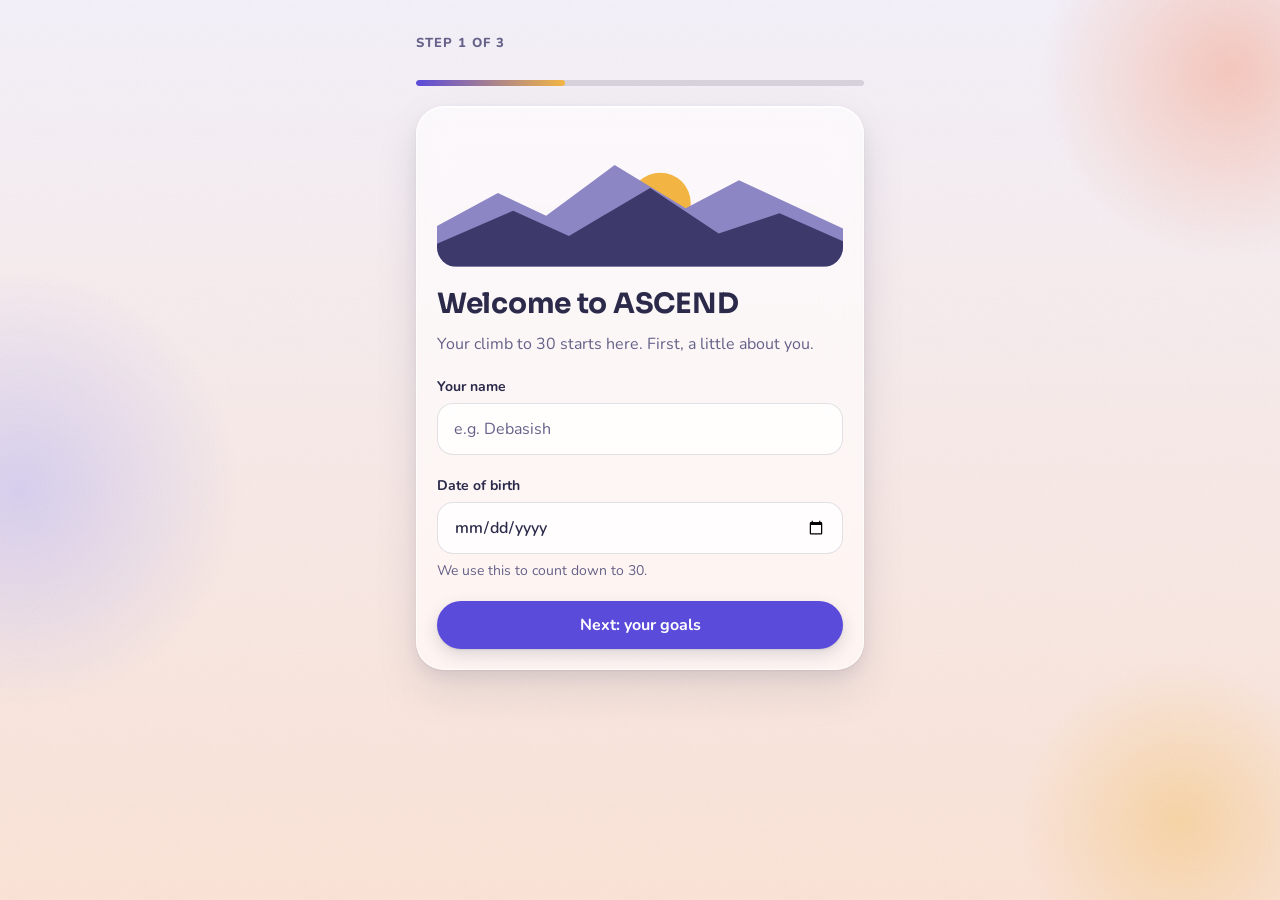
==== commit 5ed06dfa: "Add backup/restore, style audit fixes, offline PWA and Today redesign - Settings: back up all data (" ====
--- a/goals.html
+++ b/goals.html
@@ -6,8 +6,13 @@
   <meta name="theme-color" content="#F4F1FA">
   <title>Goals · ASCEND</title>
 
-  <link rel="preconnect" href="https://fonts.googleapis.com">
-  <link rel="preconnect" href="https://fonts.gstatic.com" crossorigin>
+  <link rel="manifest" href="manifest.webmanifest">
+  <link rel="icon" href="icons/icon.svg" type="image/svg+xml">
+  <link rel="icon" href="icons/favicon-32.png" sizes="32x32" type="image/png">
+  <link rel="apple-touch-icon" href="icons/apple-touch-icon.png">
+  <meta name="apple-mobile-web-app-capable" content="yes">
+  <meta name="apple-mobile-web-app-title" content="ASCEND">
+  <meta name="apple-mobile-web-app-status-bar-style" content="default">
   <link rel="stylesheet" href="styles.css">
 
   <script src="shared.js"></script>
@@ -15,15 +20,6 @@
 
   <!-- Styles only Goals needs -->
   <style>
-    .section-title {
-      font-family: var(--font-ui);
-      font-size: var(--fs-xs);
-      font-weight: 800;
-      letter-spacing: 0.08em;
-      text-transform: uppercase;
-      color: var(--muted);
-    }
-    .card-head { display: flex; align-items: center; justify-content: space-between; gap: 12px; }
 
     /* ----- The trail (Goals signature) ----- */
     /* --climb (0 to 1) is set by goals.js: how far up the trail you are */
@@ -42,7 +38,7 @@
 
     .trail-path {
       fill: none;
-      stroke: rgb(255 255 255 / 0.55);
+      stroke: var(--trail-line);
       stroke-width: 2.5;
       stroke-linecap: round;
       stroke-dasharray: 2 7;
@@ -147,43 +143,9 @@
     .savings.is-done { box-shadow: var(--shadow-card), inset 0 0 0 2px var(--gold); }
 
     /* ----- Sheets ----- */
-    .plain-fieldset { min-width: 0; margin: 0; padding: 0; border: 0; }
-    .plain-fieldset legend { padding: 0; margin-bottom: 8px; }
-    .sheet-delete.is-confirming { color: var(--danger-text); background: var(--accent-soft); }
     .range-row { display: flex; align-items: center; gap: 12px; }
     .range { flex: 1; min-width: 0; min-height: var(--tap); margin: 0; accent-color: var(--accent); cursor: pointer; }
     .range-value { flex: none; min-width: 4.5ch; text-align: right; font-family: var(--font-head); font-size: var(--fs-lg); font-weight: 800; font-variant-numeric: tabular-nums; }
-
-    /* ----- Proud moment ----- */
-    .proud {
-      width: min(360px, calc(100% - 2 * var(--gutter)));
-      margin: auto;
-      padding: 0;
-      border: 0;
-      border-radius: var(--radius-card);
-      background: var(--sheet-bg);
-      color: var(--ink);
-      box-shadow: var(--shadow-card), inset 0 0 0 2px var(--gold);
-      text-align: center;
-    }
-    .proud::backdrop { background: rgb(20 19 43 / 0.55); }
-    .proud[open] { animation: proud-pop 420ms var(--ease-out); }
-    .proud__inner { display: flex; flex-direction: column; align-items: center; gap: 10px; padding: 24px 20px 20px; }
-    .proud__art { width: 120px; height: auto; }
-    .proud__rays { fill: var(--gold); transform-origin: 60px 44px; }
-    .proud[open] .proud__rays { animation: rays-spin 1.2s var(--ease-out); }
-    .proud__title { font-size: var(--fs-xl); overflow-wrap: anywhere; }
-    .proud .btn { margin-top: 8px; }
-
-    @keyframes proud-pop {
-      0%   { transform: scale(0.9); }
-      60%  { transform: scale(1.03); }
-      100% { transform: none; }
-    }
-    @keyframes rays-spin {
-      from { transform: scale(0.4) rotate(-30deg); opacity: 0; }
-      to   { transform: none; opacity: 1; }
-    }
 
     @media (prefers-reduced-motion: reduce) {
       .ms-row:active { transform: none; }
@@ -412,24 +374,5 @@
     </form>
   </dialog>
 
-  <!-- Proud moment: a milestone or savings goal reached -->
-  <dialog class="proud" id="proud" aria-labelledby="proud-title" aria-describedby="proud-text">
-    <div class="proud__inner">
-      <svg class="proud__art" viewBox="0 0 120 88" aria-hidden="true" focusable="false">
-        <g class="proud__rays">
-          <path d="M60 44 44 4h32z M60 44 96 12l8 22z M60 44 24 12l-8 22z" opacity="0.45"/>
-        </g>
-        <path class="range-near" d="M4 88 60 30l56 58z" style="fill: var(--mountain-near)"/>
-        <path d="M60 30 72 42l-6-2-6 5-6-5-6 2z" style="fill: var(--lavender)"/>
-        <path d="M60 30V6" style="stroke: var(--gold); stroke-width: 2.5; stroke-linecap: round"/>
-        <path d="M60 6l18 6-18 6z" style="fill: var(--gold)"/>
-      </svg>
-      <p class="eyebrow" id="proud-eyebrow">Milestone reached</p>
-      <h2 class="proud__title" id="proud-title" tabindex="-1"></h2>
-      <p id="proud-text"></p>
-      <p class="muted">Saved to your Wins.</p>
-      <button class="btn btn--primary btn--block" type="button" id="proud-close">Keep climbing</button>
-    </div>
-  </dialog>
 </body>
 </html>
--- a/styles.css
+++ b/styles.css
@@ -8,8 +8,49 @@
    13. Motion + reduced motion
    ========================================================= */
 
-/* ---------- 1. Fonts (Google Fonts for now; self-host later) ---------- */
-@import url("https://fonts.googleapis.com/css2?family=Fraunces:ital,wght@1,400&family=Nunito:wght@400;600;700;800&family=Sora:wght@500;600;700;800&display=swap");
+/* ---------- 1. Fonts (self-hosted in /fonts so they work offline) ----------
+   Variable fonts: one file covers every weight. latin-ext adds ₹ and accents. */
+@font-face {
+  font-family: "Sora";
+  font-style: normal;
+  font-weight: 500 800;
+  font-display: swap;
+  src: url("fonts/sora-latin.woff2") format("woff2");
+  unicode-range: U+0000-00FF, U+0131, U+0152-0153, U+02BB-02BC, U+02C6, U+02DA, U+02DC, U+0304, U+0308, U+0329, U+2000-206F, U+20AC, U+2122, U+2191, U+2193, U+2212, U+2215, U+FEFF, U+FFFD;
+}
+@font-face {
+  font-family: "Sora";
+  font-style: normal;
+  font-weight: 500 800;
+  font-display: swap;
+  src: url("fonts/sora-latin-ext.woff2") format("woff2");
+  unicode-range: U+0100-02BA, U+02BD-02C5, U+02C7-02CC, U+02CE-02D7, U+02DD-02FF, U+1D00-1DBF, U+1E00-1E9F, U+1EF2-1EFF, U+2020, U+20A0-20AB, U+20AD-20C0, U+2113, U+2C60-2C7F, U+A720-A7FF;
+}
+@font-face {
+  font-family: "Nunito";
+  font-style: normal;
+  font-weight: 400 800;
+  font-display: swap;
+  src: url("fonts/nunito-latin.woff2") format("woff2");
+  unicode-range: U+0000-00FF, U+0131, U+0152-0153, U+02BB-02BC, U+02C6, U+02DA, U+02DC, U+0304, U+0308, U+0329, U+2000-206F, U+20AC, U+2122, U+2191, U+2193, U+2212, U+2215, U+FEFF, U+FFFD;
+}
+@font-face {
+  font-family: "Nunito";
+  font-style: normal;
+  font-weight: 400 800;
+  font-display: swap;
+  src: url("fonts/nunito-latin-ext.woff2") format("woff2");
+  unicode-range: U+0100-02BA, U+02BD-02C5, U+02C7-02CC, U+02CE-02D7, U+02DD-02FF, U+1D00-1DBF, U+1E00-1E9F, U+1EF2-1EFF, U+2020, U+20A0-20AB, U+20AD-20C0, U+2113, U+2C60-2C7F, U+A720-A7FF;
+}
+/* Fraunces italic: only for the daily quote */
+@font-face {
+  font-family: "Fraunces";
+  font-style: italic;
+  font-weight: 400;
+  font-display: swap;
+  src: url("fonts/fraunces-italic-latin.woff2") format("woff2");
+  unicode-range: U+0000-00FF, U+0131, U+0152-0153, U+02BB-02BC, U+02C6, U+02DA, U+02DC, U+0304, U+0308, U+0329, U+2000-206F, U+20AC, U+2122, U+2191, U+2193, U+2212, U+2215, U+FEFF, U+FFFD;
+}
 
 
 /* ---------- 2. Dawn theme (default) ---------- */
@@ -20,15 +61,16 @@
   --bg-top: #F4F1FA;
   --bg-bottom: #FBE3D6;
   --ink: #2B2A4A;                 /* main text, never pure black */
-  --muted: #6B6890;
+  --muted: #656188;               /* a touch darker than #6B6890 so small text passes AA on tinted tiles */
   --accent: #5B4BDB;              /* violet fill */
   --on-accent: #FFFFFF;           /* text on accent fill */
   --accent-text: #5B4BDB;         /* accent used as text/links */
-  --accent-soft: rgb(91 75 219 / 0.12);
+  --accent-soft: rgb(91 75 219 / 0.10);
   --gold: #F2B544;
   --on-gold: #2B2A4A;
   --peach: #F6A58C;
   --lavender: #C9C3F2;
+  --on-lavender: #2B2A4A;         /* text on a lavender fill, both themes */
   --success: #2F7D6D;             /* pine green */
   --on-success: #FFFFFF;
   --success-text: #276B5D;        /* slightly deeper so small text passes AA on glass */
@@ -38,6 +80,12 @@
   --mountain-near: #3D3A6B;
   --mountain-far: #8C86C4;
   --sky-top: #C9C3F2;             /* summit sky on Today */
+  --trail-line: rgb(255 255 255 / 0.55);   /* dashed trail on the Goals mountain */
+  --sky-dusk: #E4DEF6;            /* Today's sky near the horizon before the sun rises */
+  --star-color: #FFFFFF;
+  --star-strength: 0.7;           /* how bright the stars are at a 0% score */
+  --on-mountain: #FFFFFF;         /* text on the near range (Today hero) */
+  --on-mountain-muted: rgb(255 255 255 / 0.8);
   --chart-last: #8E8AAE;          /* "last week" bars: de-emphasis grey, 3:1 on cards (validated) */
   /* Categorical chart slots (dataviz reference palette, validated on ASCEND cards) */
   --series-1: #2a78d6;
@@ -137,22 +185,27 @@
   --bg-top: #14132B;
   --bg-bottom: #262450;
   --ink: #ECEAF7;
-  --muted: #A9A6CC;
+  --muted: #B4B1D6;               /* lighter than #A9A6CC so it passes AA on tinted tiles */
   --accent: #8B7CFF;
   --on-accent: #14132B;           /* dark text: white on #8B7CFF fails AA */
-  --accent-text: #A99DFF;         /* lighter violet so text passes AA */
-  --accent-soft: rgb(139 124 255 / 0.18);
+  --accent-text: #B6ACFF;         /* lighter violet so text passes AA, even on accent-soft */
+  --accent-soft: rgb(139 124 255 / 0.14);
   --gold: #F5C263;
   --on-gold: #14132B;
   --success: #5FC2A8;
   --on-success: #14132B;
-  --success-text: #5FC2A8;
+  --success-text: #6DCDB3;
   --danger: #FF8A80;
   --on-danger: #14132B;
-  --danger-text: #FF8A80;
+  --danger-text: #FF9A91;
   --mountain-near: #0E0D22;
   --mountain-far: #3A3772;
   --sky-top: #1E1C45;
+  --sky-dusk: #2E2B63;
+  --star-color: #ECEAF7;
+  --star-strength: 0.95;
+  --on-mountain: #ECEAF7;
+  --on-mountain-muted: rgb(236 234 247 / 0.78);
   --chart-last: #B4B1CC;
   --series-1: #3987e5;
   --series-2: #d95926;
@@ -986,7 +1039,7 @@
   padding: 4px;
   background: var(--tile-bg);
   border: 2px solid var(--line);
-  border-radius: 16px;
+  border-radius: var(--radius-input);
   text-align: center;
   cursor: pointer;
   touch-action: manipulation;
@@ -1045,7 +1098,7 @@
   min-height: var(--tap);
   background: var(--input-bg);
   border: 1px solid var(--line);
-  border-radius: 16px;
+  border-radius: var(--radius-input);
   color: var(--ink);
   font-family: var(--font-head);
   font-size: 1.5rem;
@@ -1140,7 +1193,7 @@
   z-index: 2;
   max-width: 240px;
   padding: 10px 12px;
-  border-radius: 14px;
+  border-radius: var(--radius-input);
   background: var(--toast-bg);
   color: var(--toast-text);
   font-size: var(--fs-sm);
@@ -1177,7 +1230,7 @@
 .fab {
   position: fixed;
   z-index: 45;
-  right: max(var(--gutter), calc((100vw - 480px) / 2 + var(--gutter)));
+  right: max(var(--gutter), env(safe-area-inset-right), calc((100vw - 480px) / 2 + var(--gutter)));
   bottom: calc(var(--nav-h) + env(safe-area-inset-bottom) + 14px);
   display: inline-flex;
   align-items: center;
@@ -1248,6 +1301,101 @@
 }
 
 
+/* Summit flag art (Wall of Wins + proud moments). Set the flag colour with --flag. */
+.flag-art { display: block; width: 100%; height: auto; }
+.flag-art__peak { fill: var(--mountain-near); }
+.flag-art__snow { fill: var(--lavender); }
+.flag-art__pole { stroke: var(--ink); stroke-width: 2.5; stroke-linecap: round; }
+.flag-art__flag { fill: var(--flag, var(--gold)); }
+.flag-art__rays { fill: var(--gold); opacity: 0.45; transform-origin: 60px 44px; }
+.flag-art.is-locked .flag-art__peak { fill: none; stroke: var(--line); stroke-width: 2; stroke-dasharray: 4 4; }
+.flag-art.is-locked .flag-art__snow,
+.flag-art.is-locked .flag-art__flag { display: none; }
+.flag-art.is-locked .flag-art__pole { stroke: var(--line); }
+
+/* Proud moment: gold card for milestones, badges and level-ups (proudMoment in shared.js) */
+.proud {
+  width: min(360px, calc(100% - 2 * var(--gutter)));
+  margin: auto;
+  padding: 0;
+  border: 0;
+  border-radius: var(--radius-card);
+  background: var(--sheet-bg);
+  color: var(--ink);
+  box-shadow: var(--shadow-card), inset 0 0 0 2px var(--gold);
+  text-align: center;
+}
+.proud::backdrop { background: rgb(20 19 43 / 0.55); }
+.proud[open] { animation: proud-pop 420ms var(--ease-out); }
+.proud__inner { display: flex; flex-direction: column; align-items: center; gap: 10px; padding: 24px 20px 20px; }
+.proud__art { width: 120px; }
+.proud[open] .flag-art__rays { animation: rays-spin 1.2s var(--ease-out); }
+.proud__title { font-size: var(--fs-xl); overflow-wrap: anywhere; }
+.proud .btn { margin-top: 8px; }
+
+@keyframes proud-pop {
+  0%   { transform: scale(0.9); }
+  60%  { transform: scale(1.03); }
+  100% { transform: none; }
+}
+@keyframes rays-spin {
+  from { transform: scale(0.4) rotate(-30deg); opacity: 0; }
+  to   { transform: none; opacity: 0.45; }
+}
+
+/* 1–5 picker (mood, energy): five big radio tiles */
+.rating {
+  display: grid;
+  grid-template-columns: repeat(5, minmax(0, 1fr));
+  gap: 6px;
+  min-width: 0;
+  margin: 0;
+  padding: 0;
+  border: 0;
+}
+.rating legend { padding: 0; margin-bottom: 8px; }
+.rating__option { position: relative; }
+.rating__option input { position: absolute; inset: 0; width: 100%; height: 100%; margin: 0; opacity: 0; cursor: pointer; }
+.rating__face {
+  display: flex;
+  flex-direction: column;
+  align-items: center;
+  justify-content: center;
+  gap: 2px;
+  min-height: 60px;
+  padding: 4px 2px;
+  background: var(--tile-bg);
+  border: 2px solid var(--line);
+  border-radius: var(--radius-input);
+  pointer-events: none;
+  transition: border-color var(--dur-fast) ease, background-color var(--dur-fast) ease, transform var(--dur-fast) var(--ease-out);
+}
+.rating__emoji { font-size: 1.375rem; line-height: 1.1; }
+.rating__word { font-size: 0.75rem; font-weight: 800; line-height: 1.1; }
+.rating__option input:checked + .rating__face { border-color: var(--accent); background: var(--accent-soft); }
+.rating__option input:focus-visible + .rating__face { outline: 3px solid var(--focus); outline-offset: 2px; }
+.rating__option:active .rating__face { transform: scale(0.95); }
+
+
+/* ----- Shared page parts (were copied into several pages) ----- */
+/* Small uppercase label above a group of cards */
+.section-title {
+  font-family: var(--font-ui);
+  font-size: var(--fs-xs);
+  font-weight: 800;
+  letter-spacing: 0.08em;
+  text-transform: uppercase;
+  color: var(--muted);
+}
+/* Card heading with something on the right (a button, arrows) */
+.card-head { display: flex; align-items: center; justify-content: space-between; gap: 12px; }
+/* A fieldset with no box */
+.plain-fieldset { min-width: 0; margin: 0; padding: 0; border: 0; }
+.plain-fieldset legend { padding: 0; margin-bottom: 8px; }
+/* "Tap again to delete" state */
+.sheet-delete.is-confirming { color: var(--danger-text); background: var(--accent-soft); }
+
+
 /* ---------- 10. Toast ---------- */
 .toast-region {
   position: fixed;
@@ -1291,6 +1439,29 @@
   border-radius: 50%;
   background: var(--toast-info);
 }
+
+.toast__text { flex: 1; min-width: 0; }
+
+/* Optional button inside a toast ("Refresh", "Back up") */
+.toast__action {
+  flex: none;
+  min-height: var(--tap);
+  margin: -8px -8px -8px 0;
+  padding: 0 16px;
+  border: 0;
+  border-radius: var(--radius-pill);
+  background: transparent;
+  color: var(--toast-text);
+  font-family: var(--font-ui);
+  font-size: var(--fs-md);
+  font-weight: 800;
+  text-decoration: underline;
+  text-underline-offset: 3px;
+  cursor: pointer;
+  pointer-events: auto;
+  touch-action: manipulation;
+}
+.toast__action:focus-visible { outline-color: var(--toast-text); }
 
 .toast--success .toast__dot { background: var(--toast-success); }
 .toast--danger .toast__dot  { background: var(--toast-danger); }
@@ -1399,7 +1570,7 @@
   gap: 12px;
   min-height: var(--tap);
   padding: 0 14px;
-  border-radius: 14px;
+  border-radius: var(--radius-input);
   color: var(--ink);
   font-weight: 700;
   text-decoration: none;
@@ -1427,6 +1598,7 @@
 
 
 /* ---------- 12. Utilities ---------- */
+.stack-tight { display: flex; flex-direction: column; gap: 4px; }
 .stack    { display: flex; flex-direction: column; gap: 12px; }
 .stack-lg { display: flex; flex-direction: column; gap: 20px; }
 .row      { display: flex; flex-wrap: wrap; align-items: center; gap: 12px; }
@@ -1492,6 +1664,7 @@
   .key-btn:active,
   .fab:active,
   .stepper__btn:active,
+  .rating__option:active .rating__face,
   .bottom-nav__item:active { transform: none; }
 
   .toast { transform: none; }
